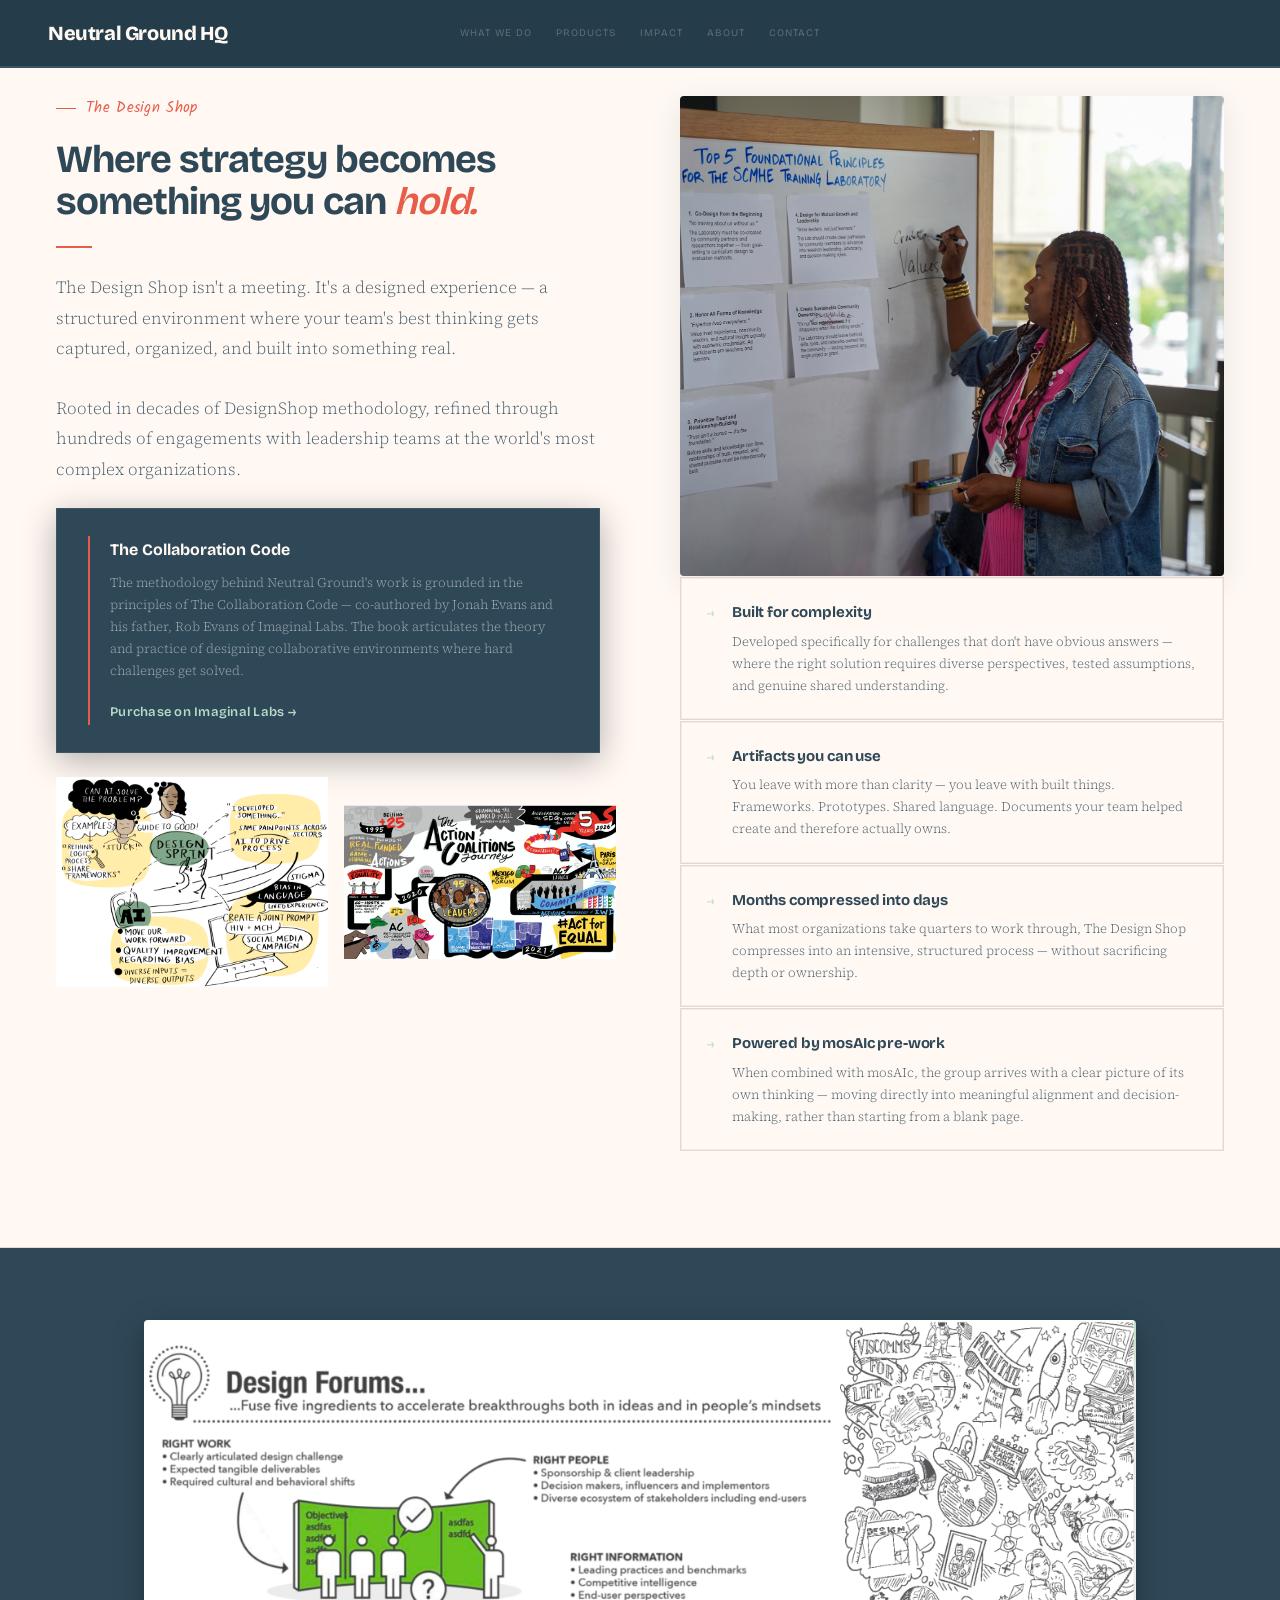
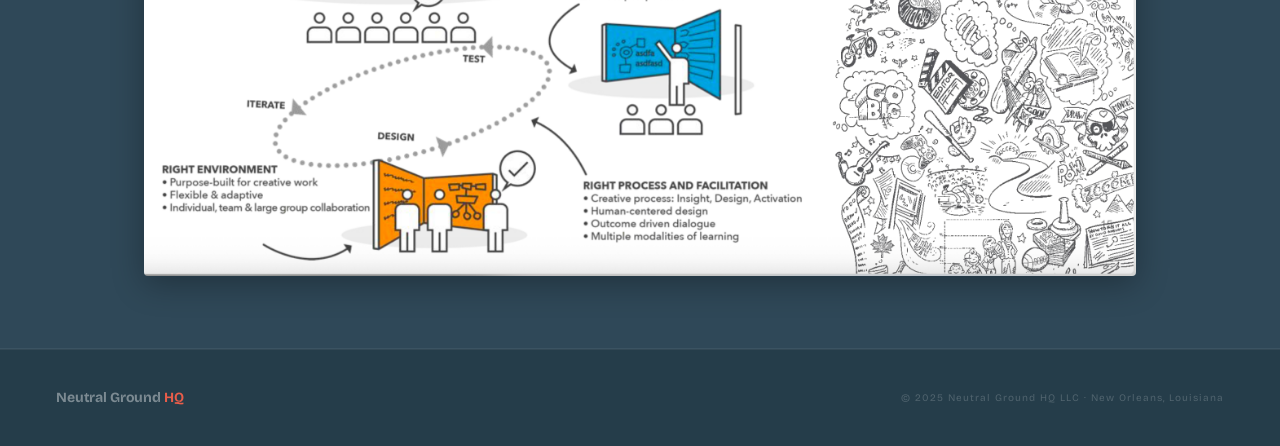
==== design-shop/index.html @ 958aac8b "Extract mosAIc and Design Shop into dedicated subpages - Move CSS into shared styles.css for all pag" ====
<!DOCTYPE html>
<html lang="en">
<head>
  <meta charset="UTF-8"/>
  <meta name="viewport" content="width=device-width, initial-scale=1.0"/>
  <title>The Design Shop — Neutral Ground HQ</title>
  <meta name="description" content="The Design Shop — a structured, immersive process where strategy becomes something you can hold. By Neutral Ground HQ."/>
  <meta property="og:title" content="The Design Shop — Neutral Ground HQ"/>
  <meta property="og:description" content="A structured, immersive process where strategy becomes something you can hold."/>
  <meta property="og:image" content="https://neutralgroundhq.com/SEO.png"/>
  <meta property="og:url" content="https://neutralgroundhq.com/design-shop"/>
  <meta property="og:type" content="website"/>
  <link rel="preconnect" href="https://fonts.googleapis.com"/>
  <link rel="preconnect" href="https://fonts.gstatic.com" crossorigin/>
  <link href="https://fonts.googleapis.com/css2?family=Bricolage+Grotesque:opsz,wght@12..96,300;12..96,400;12..96,600;12..96,700;12..96,800&family=Source+Serif+4:ital,wght@0,300;0,400;1,300;1,400&family=Kalam:wght@300;400;700&display=swap" rel="stylesheet"/>
  <link rel="stylesheet" href="../styles.css"/>
</head>
<body>

<!-- NAV -->
<nav>
  <ul class="nav-links" id="navLinks">
    <li><a href="../index.html#what-we-do">What We Do</a></li>
    <li><a href="../index.html#products">Products</a></li>
    <li><a href="../index.html#impact">Impact</a></li>
    <li><a href="../index.html#who-we-are">About</a></li>
    <li><a href="../index.html#contact">Contact</a></li>
  </ul>
  <button class="nav-toggle" id="navToggle" aria-label="Toggle navigation" aria-expanded="false">
    <span></span><span></span><span></span>
  </button>
</nav>
<div class="nav-overlay" id="navOverlay"></div>

<!-- DESIGN SHOP -->
<section id="design-shop">
  <div class="ds-layout">
    <div class="fade-in">
      <p class="section-label">The Design Shop</p>
      <h2>Where strategy becomes something you can <em>hold.</em></h2>
      <div class="divider"></div>
      <p class="lead">The Design Shop isn't a meeting. It's a designed experience — a structured environment where your team's best thinking gets captured, organized, and built into something real.</p>
      <br/>
      <p class="lead">Rooted in decades of DesignShop methodology, refined through hundreds of engagements with leadership teams at the world's most complex organizations.</p>
      <div class="collab-box">
        <div class="collab-bar"></div>
        <div class="collab-inner">
          <h4>The Collaboration Code</h4>
          <p>The methodology behind Neutral Ground's work is grounded in the principles of The Collaboration Code — co-authored by Jonah Evans and his father, Rob Evans of Imaginal Labs. The book articulates the theory and practice of designing collaborative environments where hard challenges get solved.</p>
          <a class="collab-link" href="https://www.imaginal-labs.com/the-collaboration-code-1" target="_blank" rel="noopener">Purchase on Imaginal Labs →</a>
        </div>
      </div>
      <div style="display:flex;gap:16px;margin-top:24px;">
        <img src="../graphic-ai-solve.png" alt="Graphic illustration — Can AI Solve the Problem?" style="width:50%;max-height:250px;height:auto;object-fit:contain;"/>
        <img src="../graphic-collab.png" alt="Graphic illustration" style="width:50%;max-height:250px;height:auto;object-fit:contain;"/>
      </div>
    </div>
    <div class="ds-features fade-in">
      <img class="section-photo section-photo-tall" src="../People Photos/people-18.jpg" alt="Design sprint in progress — woman writing on whiteboard"/>
      <div class="ds-feat"><span class="ds-arrow">→</span><div><h4>Built for complexity</h4><p>Developed specifically for challenges that don't have obvious answers — where the right solution requires diverse perspectives, tested assumptions, and genuine shared understanding.</p></div></div>
      <div class="ds-feat"><span class="ds-arrow">→</span><div><h4>Artifacts you can use</h4><p>You leave with more than clarity — you leave with built things. Frameworks. Prototypes. Shared language. Documents your team helped create and therefore actually owns.</p></div></div>
      <div class="ds-feat"><span class="ds-arrow">→</span><div><h4>Months compressed into days</h4><p>What most organizations take quarters to work through, The Design Shop compresses into an intensive, structured process — without sacrificing depth or ownership.</p></div></div>
      <div class="ds-feat"><span class="ds-arrow">→</span><div><h4>Powered by mosAIc pre-work</h4><p>When combined with mosAIc, the group arrives with a clear picture of its own thinking — moving directly into meaningful alignment and decision-making, rather than starting from a blank page.</p></div></div>
    </div>
  </div>
</section>

<section class="graphic-showcase fade-in">
  <img src="../graphic-design-forums.png" alt="Design Forums — five ingredients to accelerate breakthroughs"/>
</section>

<!-- FOOTER -->
<footer>
  <div class="footer-logo">Neutral Ground <span>HQ</span></div>
  <p class="footer-copy">&copy; 2025 Neutral Ground HQ LLC &middot; New Orleans, Louisiana</p>
  <nav class="footer-links">
    <a href="../index.html#what-we-do">What We Do</a>
    <a href="../index.html#products">Products</a>
    <a href="../index.html#impact">Impact</a>
    <a href="../index.html#who-we-are">About</a>
    <a href="../index.html#contact">Contact</a>
  </nav>
</footer>

<script>
  // Fade-in animations
  const observer = new IntersectionObserver(
    entries => entries.forEach(e => { if (e.isIntersecting) e.target.classList.add('visible'); }),
    { threshold: 0.12 }
  );
  document.querySelectorAll('.fade-in').forEach(el => observer.observe(el));

  // Mobile nav toggle
  const toggle = document.getElementById('navToggle');
  const links = document.getElementById('navLinks');
  const overlay = document.getElementById('navOverlay');

  function closeNav() {
    toggle.classList.remove('open');
    links.classList.remove('open');
    overlay.classList.remove('open');
    toggle.setAttribute('aria-expanded', 'false');
    document.body.style.overflow = '';
  }

  toggle.addEventListener('click', () => {
    const isOpen = links.classList.contains('open');
    if (isOpen) {
      closeNav();
    } else {
      toggle.classList.add('open');
      links.classList.add('open');
      overlay.classList.add('open');
      toggle.setAttribute('aria-expanded', 'true');
      document.body.style.overflow = 'hidden';
    }
  });

  overlay.addEventListener('click', closeNav);
  links.querySelectorAll('a').forEach(a => a.addEventListener('click', closeNav));
</script>
</body>
</html>
---- styles.css ----
*, *::before, *::after { box-sizing: border-box; margin: 0; padding: 0; }

:root {
  --white:   #FFF8F3;
  --off:     #FFF8F3;
  --off2:    #F5C4B8;
  --navy:    #2F4858;
  --navy2:   #253D4A;
  --navy3:   #375565;
  --ink:     #2F4858;
  --ink2:    #4A6270;
  --ink3:    #7A9AA8;
  --red:     #E85D4A;
  --red-dim: rgba(232,93,74,0.12);
  --blue:    #B8D8C8;
  --amber-l: rgba(232,93,74,0.08);
  --border:  #E8D8CC;
  --border2: #D4C4B8;
  --ff-head:   'Bricolage Grotesque', sans-serif;
  --ff-body:   'Source Serif 4', Georgia, serif;
  --ff-accent: 'Kalam', cursive;
}

html {
  scroll-behavior: smooth;
  scroll-padding-top: 80px;
}

section, footer {
  scroll-margin-top: 80px;
}

body {
  background: var(--white);
  color: var(--ink);
  font-family: var(--ff-body);
  font-size: 17px;
  line-height: 1.7;
  overflow-x: hidden;
}

/* ── NAV ──────────────────────────────────────── */
nav {
  position: fixed;
  top: 0;
  left: 0;
  width: 100%;
  height: 68px;
  z-index: 1000;
  display: flex;
  align-items: center;
  padding: 0 48px;
  background: var(--navy2);
  border-bottom: 2px solid var(--navy3);
}

nav::before {
  content: 'Neutral Ground HQ';
  font-family: var(--ff-head);
  font-size: 20px;
  font-weight: 800;
  letter-spacing: -0.02em;
  color: var(--white);
  flex: 1;
  white-space: nowrap;
}

nav::after {
  content: '';
  flex: 1;
}

.nav-links {
  display: flex;
  align-items: center;
  gap: 24px;
  list-style: none;
  margin: 0;
  padding: 0;
}

.nav-links a {
  font-family: var(--ff-head);
  font-size: 24px;
  font-weight: 600;
  letter-spacing: 0.02em;
  color: rgba(255,255,255,0.7);
  text-decoration: none;
  white-space: nowrap;
  transition: color 0.2s;
}

.nav-links a:hover { color: var(--white); }

/* ── HAMBURGER ────────────────────────────────── */
.nav-toggle {
  display: none;
  background: none;
  border: none;
  cursor: pointer;
  padding: 4px;
  z-index: 1200;
  position: relative;
}

.nav-toggle span {
  display: block;
  width: 26px;
  height: 2px;
  background: var(--white);
  margin: 6px 0;
  border-radius: 2px;
  transition: transform 0.3s ease, opacity 0.3s ease;
}

.nav-toggle.open span:nth-child(1) {
  transform: translateY(8px) rotate(45deg);
}
.nav-toggle.open span:nth-child(2) {
  opacity: 0;
}
.nav-toggle.open span:nth-child(3) {
  transform: translateY(-8px) rotate(-45deg);
}

.nav-overlay {
  display: none;
}

/* ── HERO ─────────────────────────────────────── */
#hero {
  padding: 140px 56px 100px;
  display: grid;
  grid-template-columns: 1fr 420px;
  gap: 80px;
  align-items: center;
  min-height: 100vh;
  border-bottom: 1px solid var(--navy);
  position: relative;
  overflow: hidden;
}

.hero-video {
  position: absolute;
  top: 0;
  left: 0;
  width: 100%;
  height: 100%;
  object-fit: cover;
  z-index: 0;
}

.hero-overlay {
  position: absolute;
  top: 0;
  left: 0;
  width: 100%;
  height: 100%;
  background: rgba(47,72,88,0.7);
  z-index: 1;
}

.hero-left {
  position: relative;
  z-index: 2;
}

#hero h1 { color: var(--white); }
#hero .hero-kicker { color: rgba(255,255,255,0.6); }
#hero .hero-kicker::before { background: rgba(255,255,255,0.4); }
#hero .btn-ghost { color: var(--white); border-color: rgba(255,255,255,0.3); }

.hero-kicker {
  font-family: var(--ff-accent);
  font-size: 16px;
  letter-spacing: 0.02em;
  color: var(--red);
  margin-bottom: 28px;
  display: flex;
  align-items: center;
  gap: 10px;
}

.hero-kicker::before {
  content: '';
  display: inline-block;
  width: 24px; height: 1.5px;
  background: var(--red);
}

h1 {
  font-family: var(--ff-head);
  font-size: clamp(42px, 5.5vw, 74px);
  font-weight: 800;
  line-height: 1.05;
  letter-spacing: -0.03em;
  color: var(--navy);
  margin-bottom: 32px;
}

h1 em {
  font-style: italic;
  color: var(--red);
  font-weight: 700;
}

.hero-lead {
  font-size: 18px;
  font-weight: 300;
  color: rgba(255,255,255,0.7);
  line-height: 1.75;
  max-width: 540px;
  margin-bottom: 48px;
}

.hero-actions {
  display: flex;
  gap: 14px;
  flex-wrap: wrap;
}

.btn {
  font-family: var(--ff-head);
  font-size: 13px;
  font-weight: 600;
  letter-spacing: 0.1em;
  text-transform: uppercase;
  padding: 13px 26px;
  text-decoration: none;
  display: inline-flex;
  align-items: center;
  gap: 8px;
  transition: all 0.2s;
  border: 1.5px solid transparent;
}

.btn-navy {
  background: var(--navy);
  color: var(--white);
  border-color: var(--navy);
}
.btn-navy:hover { background: var(--red); border-color: var(--red); }

.btn-ghost {
  background: transparent;
  color: var(--navy);
  border-color: var(--border2);
}
.btn-ghost:hover { border-color: var(--blue); color: var(--blue); }

.btn-sm { font-size: 12px; padding: 10px 20px; }

/* Hero right — stat panel */
.hero-right {
  background: var(--navy);
  padding: 48px 40px;
  display: flex;
  flex-direction: column;
  gap: 0;
  position: relative;
  z-index: 2;
  box-shadow: inset 0 0 0 1px rgba(255,255,255,0.08), 0 8px 32px rgba(0,0,0,0.3);
  align-self: stretch;
}

.hero-panel-label {
  font-family: var(--ff-head);
  font-size: 10px;
  letter-spacing: 0.2em;
  text-transform: uppercase;
  color: rgba(255,255,255,0.35);
  margin-bottom: 32px;
  padding-bottom: 16px;
  border-bottom: 1px solid rgba(255,255,255,0.1);
}

.hero-stat {
  padding: 22px 0;
  border-bottom: 1px solid rgba(255,255,255,0.08);
}
.hero-stat:last-child { border-bottom: none; }

.h-stat-num {
  font-family: var(--ff-head);
  font-size: 40px;
  font-weight: 800;
  letter-spacing: -0.03em;
  color: var(--red);
  line-height: 1;
  margin-bottom: 4px;
}

.h-stat-lbl {
  font-family: var(--ff-accent);
  font-size: 14px;
  letter-spacing: 0.01em;
  color: rgba(255,255,255,0.45);
}

/* ── TICKER ───────────────────────────────────── */
.ticker-wrap {
  background: var(--navy);
  border-bottom: 1px solid var(--navy3);
  padding: 13px 0;
  overflow: hidden;
}

.ticker-track {
  display: flex;
  white-space: nowrap;
  animation: ticker 36s linear infinite;
}

.ticker-item {
  font-family: var(--ff-head);
  font-size: 13px;
  font-weight: 600;
  letter-spacing: 0.04em;
  color: rgba(255,255,255,0.5);
  padding: 0 36px;
}

.ticker-item .ta { color: var(--red); margin-right: 36px; }

@keyframes ticker {
  0%   { transform: translateX(0); }
  100% { transform: translateX(-50%); }
}

/* ── SECTION FOUNDATIONS ──────────────────────── */
section { padding: 96px 56px; }

.section-label {
  font-family: var(--ff-accent);
  font-size: 15px;
  letter-spacing: 0.02em;
  color: var(--red);
  margin-bottom: 16px;
  display: flex;
  align-items: center;
  gap: 10px;
}

.section-label::before {
  content: '';
  display: inline-block;
  width: 20px; height: 1px;
  background: var(--red);
}

h2 {
  font-family: var(--ff-head);
  font-size: clamp(28px, 3vw, 46px);
  font-weight: 700;
  line-height: 1.1;
  letter-spacing: -0.025em;
  color: var(--navy);
  margin-bottom: 20px;
}

h2 em { font-style: italic; font-weight: 600; color: var(--red); }
h2.light { color: var(--white); }
h2.light em { color: rgba(255,255,255,0.55); }

.lead {
  font-size: 17px;
  font-weight: 300;
  color: var(--ink2);
  line-height: 1.8;
  max-width: 580px;
}

.lead.light { color: rgba(255,255,255,0.6); }

.divider { width: 36px; height: 2px; background: var(--red); margin: 24px 0; }
.divider.light { background: rgba(255,255,255,0.25); }

/* ── WHAT WE DO ───────────────────────────────── */
#what-we-do {
  background: var(--off);
  border-bottom: 1px solid var(--border);
}

.wwd-layout {
  display: grid;
  grid-template-columns: 1fr 1fr;
  gap: 80px;
  align-items: start;
}

.service-list {
  display: flex;
  flex-direction: column;
  gap: 1px;
  margin-top: 8px;
}

.service-item {
  background: var(--white);
  border: 1px solid var(--border);
  padding: 28px 32px;
  display: flex;
  gap: 24px;
  align-items: flex-start;
  transition: border-color 0.2s, box-shadow 0.2s;
  box-shadow: inset 0 0 0 1px rgba(0,0,0,0.05);
}
.service-item:hover {
  border-color: var(--border2);
  box-shadow: 0 2px 16px rgba(47,72,88,0.06);
}

.s-num {
  font-family: var(--ff-head);
  font-size: 13px;
  font-weight: 700;
  color: var(--red);
  letter-spacing: 0.02em;
  min-width: 24px;
  padding-top: 3px;
}

.s-content h3 {
  font-family: var(--ff-head);
  font-size: 17px;
  font-weight: 700;
  letter-spacing: -0.01em;
  color: var(--navy);
  margin-bottom: 7px;
}

.s-content p {
  font-size: 14px;
  font-weight: 300;
  color: var(--ink2);
  line-height: 1.7;
  font-family: var(--ff-body);
}

/* ── APPROACH ─────────────────────────────────── */
#approach {
  background: var(--navy);
  border-bottom: 1px solid rgba(255,255,255,0.06);
}

#approach .section-label { color: rgba(255,255,255,0.4); }
#approach .section-label::before { background: rgba(255,255,255,0.2); }

.approach-grid {
  display: grid;
  grid-template-columns: repeat(3, 1fr);
  gap: 1px;
  background: rgba(255,255,255,0.07);
  border: 1px solid rgba(255,255,255,0.07);
  margin-top: 52px;
}

.a-cell {
  background: var(--navy);
  padding: 36px 32px;
  transition: background 0.2s;
  position: relative;
  box-shadow: inset 0 0 0 1px rgba(255,255,255,0.08);
}
.a-cell:hover { background: var(--navy3); }

.a-cell::before {
  content: '';
  position: absolute;
  top: 0; left: 0; right: 0;
  height: 2px;
  background: transparent;
  transition: background 0.2s;
}
.a-cell:hover::before { background: var(--red); }

.a-num {
  font-family: var(--ff-head);
  font-size: 10px;
  letter-spacing: 0.15em;
  color: rgba(184,216,200,0.45);
  margin-bottom: 16px;
}

.a-title {
  font-family: var(--ff-head);
  font-size: 16px;
  font-weight: 700;
  color: var(--white);
  margin-bottom: 10px;
  letter-spacing: -0.01em;
}

.a-text {
  font-family: var(--ff-body);
  font-size: 14px;
  font-weight: 300;
  color: rgba(255,255,255,0.5);
  line-height: 1.75;
}

.approach-pull {
  margin-top: 52px;
  padding: 32px 36px;
  border-left: 3px solid var(--red);
  background: rgba(255,255,255,0.03);
  max-width: 680px;
}

.approach-pull p {
  font-family: var(--ff-body);
  font-size: 20px;
  font-style: italic;
  color: rgba(255,255,255,0.7);
  line-height: 1.5;
  margin-bottom: 14px;
}

.approach-pull cite {
  font-family: var(--ff-accent);
  font-size: 14px;
  letter-spacing: 0.01em;
  color: var(--blue);
  font-style: normal;
}

/* ── PRODUCTS ─────────────────────────────────── */
#products {
  background: var(--white);
  border-bottom: 1px solid var(--border);
}

.product-grid {
  display: grid;
  grid-template-columns: 1fr 1fr;
  gap: 28px;
  margin-top: 52px;
}

.product-card {
  border: 1px solid var(--border);
  overflow: hidden;
  transition: box-shadow 0.2s;
  box-shadow: inset 0 0 0 1px rgba(0,0,0,0.05), 0 8px 32px rgba(47,72,88,0.1);
}
.product-card:hover {
  box-shadow: 0 8px 32px rgba(47,72,88,0.08);
}

.product-header {
  padding: 36px 36px 28px;
  border-bottom: 1px solid var(--border);
}

.p-eyebrow {
  font-family: var(--ff-head);
  font-size: 10px;
  letter-spacing: 0.18em;
  text-transform: uppercase;
  padding: 4px 10px;
  display: inline-block;
  margin-bottom: 20px;
}

.p-navy .p-eyebrow { background: rgba(47,72,88,0.07); color: var(--navy); }
.p-amber-t .p-eyebrow { background: var(--amber-l); color: var(--red); }

.product-name {
  font-family: var(--ff-head);
  font-size: 30px;
  font-weight: 800;
  letter-spacing: -0.025em;
  color: var(--navy);
  margin-bottom: 14px;
}

.product-desc {
  font-family: var(--ff-body);
  font-size: 14px;
  font-weight: 300;
  color: var(--ink2);
  line-height: 1.8;
}

.product-callout {
  font-family: var(--ff-head);
  font-size: 12px;
  color: var(--ink3);
  padding: 14px 16px;
  margin-top: 18px;
  line-height: 1.6;
}

.p-navy .product-callout { background: rgba(47,72,88,0.04); border-left: 2px solid var(--navy); }
.p-amber-t .product-callout { background: var(--amber-l); border-left: 2px solid var(--red); }

.product-steps {
  list-style: none;
  padding: 0 36px;
}

.p-step {
  display: flex;
  gap: 16px;
  padding: 14px 0;
  border-bottom: 1px solid var(--border);
  align-items: flex-start;
}
.p-step:last-child { border-bottom: none; }

.p-step-num {
  font-family: var(--ff-head);
  font-size: 10px;
  letter-spacing: 0.1em;
  min-width: 52px;
  flex-shrink: 0;
  padding-top: 3px;
}

.p-navy .p-step-num { color: var(--blue); }
.p-amber-t .p-step-num { color: var(--red); }

.p-step-text {
  font-family: var(--ff-body);
  font-size: 13px;
  font-weight: 300;
  color: var(--ink2);
  line-height: 1.65;
}

.product-footer {
  padding: 20px 36px;
  background: var(--off);
  border-top: 1px solid var(--border);
  display: flex;
  align-items: center;
  gap: 16px;
  flex-wrap: wrap;
}

.p-link {
  font-family: var(--ff-head);
  font-size: 13px;
  font-weight: 600;
  letter-spacing: 0.02em;
  text-decoration: none;
  display: inline-flex;
  align-items: center;
  gap: 8px;
  transition: gap 0.2s;
}

.p-navy .p-link { color: var(--navy); }
.p-amber-t .p-link { color: var(--blue); }
.p-link:hover { gap: 14px; }

/* ── MOSAIC DEMO ──────────────────────────────── */
#mosaic-demo {
  background: var(--off);
  border-bottom: 1px solid var(--border);
}

.demo-layout {
  display: grid;
  grid-template-columns: 1fr 1fr;
  gap: 60px;
  align-items: center;
  margin-top: 52px;
}

.demo-panel {
  background: var(--navy2);
  border: 1px solid rgba(255,255,255,0.07);
  overflow: hidden;
  box-shadow: inset 0 0 0 1px rgba(255,255,255,0.08), 0 8px 32px rgba(0,0,0,0.3);
}

.demo-bar {
  background: rgba(255,255,255,0.04);
  border-bottom: 1px solid rgba(255,255,255,0.07);
  padding: 10px 16px;
  display: flex;
  align-items: center;
  gap: 6px;
}

.dot-r { width: 10px; height: 10px; border-radius: 50%; background: #E85D4A; }
.dot-y { width: 10px; height: 10px; border-radius: 50%; background: var(--red); }
.dot-g { width: 10px; height: 10px; border-radius: 50%; background: #6DB88A; }

.demo-url {
  font-family: var(--ff-head);
  font-size: 13px;
  color: var(--blue);
  opacity: 0.6;
  margin-left: 10px;
}

.demo-body-inner {
  padding: 36px 32px;
}

.demo-status {
  font-family: var(--ff-head);
  font-size: 10px;
  letter-spacing: 0.18em;
  text-transform: uppercase;
  color: rgba(255,255,255,0.3);
  margin-bottom: 14px;
  display: flex;
  align-items: center;
  gap: 8px;
}

.status-dot {
  width: 6px; height: 6px;
  background: var(--blue);
  border-radius: 50%;
  animation: blink 2s ease-in-out infinite;
}

@keyframes blink { 0%,100%{opacity:1;} 50%{opacity:.3;} }

.demo-quote {
  font-family: var(--ff-body);
  font-size: 18px;
  font-style: italic;
  color: rgba(255,255,255,0.8);
  line-height: 1.5;
  margin-bottom: 28px;
}

.demo-right p {
  font-size: 16px;
  font-weight: 300;
  color: var(--ink2);
  line-height: 1.8;
  margin-bottom: 32px;
  font-family: var(--ff-body);
}

/* ── IMPACT ───────────────────────────────────── */
#impact {
  background: var(--white);
  border-bottom: 1px solid var(--border);
}

.impact-layout {
  display: grid;
  grid-template-columns: 1fr 1fr;
  gap: 80px;
  align-items: start;
}

.stats-panel {
  display: grid;
  grid-template-columns: 1fr 1fr;
  gap: 1px;
  background: var(--border);
  border: 1px solid var(--border);
  margin-top: 8px;
}

.stat-box {
  background: var(--white);
  padding: 28px 24px;
  transition: background 0.2s;
  box-shadow: inset 0 0 0 1px rgba(0,0,0,0.05);
}
.stat-box:hover { background: var(--off); }

.stat-num {
  font-family: var(--ff-head);
  font-size: 44px;
  font-weight: 800;
  letter-spacing: -0.03em;
  color: var(--red);
  line-height: 1;
  margin-bottom: 6px;
}

.stat-lbl {
  font-family: var(--ff-accent);
  font-size: 13px;
  letter-spacing: 0.01em;
  color: var(--ink3);
}

.logo-strip-header {
  font-family: var(--ff-accent);
  font-size: 14px;
  letter-spacing: 0.01em;
  color: var(--ink3);
  margin-bottom: 24px;
  margin-top: 52px;
  padding-bottom: 12px;
  border-bottom: 1px solid var(--border);
}

.logo-strip {
  display: flex;
  flex-wrap: wrap;
  align-items: center;
  gap: 36px 48px;
}

.logo-strip img {
  height: 36px;
  width: auto;
  max-width: 130px;
  object-fit: contain;
  display: block;
}

.logo-strip-ph {
  font-family: var(--ff-head);
  font-size: 12px;
  color: var(--border2);
  border: 1px dashed var(--border);
  padding: 8px 14px;
  white-space: nowrap;
}

/* ── DESIGN SHOP ──────────────────────────────── */
#design-shop {
  background: var(--off);
  border-bottom: 1px solid var(--border);
}

.ds-layout {
  display: grid;
  grid-template-columns: 1fr 1fr;
  gap: 80px;
  align-items: start;
}

.ds-features {
  display: flex;
  flex-direction: column;
  gap: 1px;
}

.ds-feat {
  background: var(--white);
  border: 1px solid var(--border);
  padding: 22px 26px;
  display: flex;
  gap: 18px;
  align-items: flex-start;
  transition: border-color 0.2s;
  box-shadow: inset 0 0 0 1px rgba(0,0,0,0.05);
}
.ds-feat:hover { border-color: var(--border2); }

.ds-arrow {
  font-family: var(--ff-head);
  font-size: 12px;
  color: var(--blue);
  flex-shrink: 0;
  padding-top: 3px;
}

.ds-feat h4 {
  font-family: var(--ff-head);
  font-size: 15px;
  font-weight: 700;
  color: var(--navy);
  margin-bottom: 5px;
  letter-spacing: -0.01em;
}

.ds-feat p {
  font-family: var(--ff-body);
  font-size: 13px;
  font-weight: 300;
  color: var(--ink2);
  line-height: 1.7;
}

.collab-box {
  background: var(--navy);
  padding: 28px 32px;
  margin-top: 24px;
  display: flex;
  gap: 20px;
  align-items: flex-start;
  box-shadow: inset 0 0 0 1px rgba(255,255,255,0.08), 0 8px 32px rgba(0,0,0,0.3);
}

.collab-bar {
  width: 2px;
  background: var(--red);
  flex-shrink: 0;
  align-self: stretch;
}

.collab-inner h4 {
  font-family: var(--ff-head);
  font-size: 16px;
  font-weight: 700;
  color: var(--white);
  margin-bottom: 8px;
}

.collab-inner p {
  font-family: var(--ff-body);
  font-size: 13px;
  font-weight: 300;
  color: rgba(255,255,255,0.55);
  line-height: 1.7;
  margin-bottom: 14px;
}

.collab-link {
  font-family: var(--ff-head);
  font-size: 13px;
  font-weight: 600;
  letter-spacing: 0.02em;
  color: var(--blue);
  text-decoration: none;
  display: inline-flex;
  align-items: center;
  gap: 6px;
  transition: gap 0.2s;
}
.collab-link:hover { gap: 10px; }

/* ── VALUES ───────────────────────────────────── */
#values {
  background: var(--white);
  border-bottom: 1px solid var(--border);
}

.values-grid {
  display: grid;
  grid-template-columns: repeat(3, 1fr);
  gap: 1px;
  background: var(--border);
  border: 1px solid var(--border);
  margin-top: 52px;
}

.v-cell {
  background: var(--white);
  padding: 36px 30px;
  transition: background 0.2s;
  position: relative;
  box-shadow: inset 0 0 0 1px rgba(255,255,255,0.08);
}
.v-cell:hover { background: var(--off); }
.v-cell:hover::before {
  content: '';
  position: absolute;
  top: 0; left: 0; right: 0;
  height: 2px;
  background: var(--red);
}

.v-num {
  font-family: var(--ff-head);
  font-size: 10px;
  letter-spacing: 0.15em;
  color: var(--blue);
  opacity: 0.5;
  margin-bottom: 14px;
}

.v-title {
  font-family: var(--ff-head);
  font-size: 16px;
  font-weight: 700;
  letter-spacing: -0.01em;
  color: var(--navy);
  margin-bottom: 10px;
}

.v-body {
  font-family: var(--ff-body);
  font-size: 13px;
  font-weight: 300;
  color: var(--ink2);
  line-height: 1.75;
}

/* ── WHO WE ARE ───────────────────────────────── */
#who-we-are {
  background: var(--off);
  border-bottom: 1px solid var(--border);
}

.wwa-layout {
  display: grid;
  grid-template-columns: 300px 1fr;
  gap: 80px;
  align-items: start;
}

.bio-sidebar { position: sticky; top: 88px; }

.headshot-wrap {
  width: 100%;
  aspect-ratio: 3/4;
  background: var(--navy);
  position: relative;
  overflow: hidden;
}

.headshot-inner {
  width: 100%;
  height: 100%;
  background: linear-gradient(160deg, var(--navy3) 0%, var(--navy2) 100%);
  display: flex;
  align-items: flex-end;
  padding: 18px;
}

.headshot-ph {
  font-family: var(--ff-head);
  font-size: 10px;
  letter-spacing: 0.12em;
  text-transform: uppercase;
  color: rgba(255,255,255,0.25);
}

.nameplate {
  margin-top: 18px;
  padding-left: 14px;
  border-left: 2px solid var(--red);
}

.nameplate-name {
  font-family: var(--ff-head);
  font-size: 18px;
  font-weight: 700;
  letter-spacing: -0.01em;
  color: var(--navy);
}

.nameplate-role {
  font-family: var(--ff-head);
  font-size: 10px;
  letter-spacing: 0.08em;
  color: var(--blue);
  opacity: 0.7;
  margin-top: 4px;
}

.cred-tags {
  display: flex;
  flex-wrap: wrap;
  gap: 6px;
  margin-top: 14px;
}

.cred-tag {
  font-family: var(--ff-head);
  font-size: 10px;
  letter-spacing: 0.06em;
  text-transform: uppercase;
  color: var(--ink3);
  background: var(--white);
  border: 1px solid var(--border);
  padding: 4px 9px;
}

.bio-main {}

.bio-section { margin-bottom: 40px; }

.bio-section h3 {
  font-family: var(--ff-head);
  font-size: 22px;
  font-weight: 700;
  letter-spacing: -0.02em;
  color: var(--navy);
  margin-bottom: 14px;
}

.bio-section p {
  font-family: var(--ff-body);
  font-size: 16px;
  font-weight: 300;
  color: var(--ink2);
  line-height: 1.8;
  margin-bottom: 14px;
}

/* ── CONTACT ──────────────────────────────────── */
#contact {
  background: var(--navy);
}

.contact-layout {
  display: grid;
  grid-template-columns: 1fr 1fr;
  gap: 80px;
  align-items: start;
}

#contact .section-label { color: rgba(255,255,255,0.35); }
#contact .section-label::before { background: rgba(255,255,255,0.2); }

.contact-info { margin-top: 36px; }

.c-row {
  display: flex;
  gap: 20px;
  padding: 14px 0;
  border-bottom: 1px solid rgba(255,255,255,0.07);
  align-items: flex-start;
}

.c-lbl {
  font-family: var(--ff-head);
  font-size: 10px;
  letter-spacing: 0.15em;
  text-transform: uppercase;
  color: var(--red);
  min-width: 80px;
  flex-shrink: 0;
  padding-top: 2px;
}

.c-val {
  font-family: var(--ff-body);
  font-size: 14px;
  font-weight: 300;
  color: rgba(255,255,255,0.8);
}

.c-val a { color: rgba(255,255,255,0.8); text-decoration: none; transition: color 0.2s; }
.c-val a:hover { color: var(--blue); }

.contact-form {
  display: flex;
  flex-direction: column;
  gap: 14px;
}

.form-row { display: grid; grid-template-columns: 1fr 1fr; gap: 14px; }

.form-field { display: flex; flex-direction: column; gap: 7px; }

.form-field label {
  font-family: var(--ff-head);
  font-size: 10px;
  letter-spacing: 0.16em;
  text-transform: uppercase;
  color: rgba(255,255,255,0.8);
}

.form-field input,
.form-field textarea,
.form-field select {
  background: rgba(255,255,255,0.15);
  border: 1px solid rgba(255,255,255,0.35);
  color: var(--white);
  font-family: var(--ff-body);
  font-size: 15px;
  font-weight: 300;
  padding: 12px 16px;
  outline: none;
  transition: border-color 0.2s;
}

.form-field input::placeholder,
.form-field textarea::placeholder { color: rgba(255,255,255,0.5); }

.form-field input:focus,
.form-field textarea:focus,
.form-field select:focus { border-color: var(--blue); }

.form-field textarea { resize: vertical; min-height: 110px; }

.form-field select {
  appearance: none;
  background-image: url("data:image/svg+xml,%3Csvg xmlns='http://www.w3.org/2000/svg' width='10' height='6'%3E%3Cpath d='M1 1l4 4 4-4' stroke='rgba(232,93,74,.7)' stroke-width='1.5' fill='none'/%3E%3C/svg%3E");
  background-repeat: no-repeat;
  background-position: right 14px center;
}
.form-field select option { background: var(--navy2); }

.form-note {
  font-family: var(--ff-head);
  font-size: 10px;
  color: rgba(255,255,255,0.5);
  letter-spacing: 0.06em;
}

/* ── FOOTER ───────────────────────────────────── */
footer {
  background: var(--navy2);
  border-top: 1px solid rgba(255,255,255,0.06);
  padding: 36px 56px;
  display: flex;
  align-items: center;
  justify-content: space-between;
}

.footer-logo {
  font-family: var(--ff-head);
  font-size: 14px;
  font-weight: 700;
  letter-spacing: -0.01em;
  color: rgba(255,255,255,0.4);
}
.footer-logo span { color: var(--red); }

.footer-copy {
  font-family: var(--ff-head);
  font-size: 10px;
  letter-spacing: 0.1em;
  color: rgba(255,255,255,0.2);
}

.footer-links { display: flex; gap: 24px; }
.footer-links a {
  font-family: var(--ff-head);
  font-size: 10px;
  letter-spacing: 0.1em;
  text-transform: uppercase;
  color: rgba(255,255,255,0.25);
  text-decoration: none;
  transition: color 0.2s;
}
.footer-links a:hover { color: var(--blue); }

/* ── GRAPHIC SHOWCASE ─────────────────────────── */
.graphic-showcase {
  padding: 72px 56px;
  background: var(--navy);
  border-bottom: 1px solid rgba(255,255,255,0.06);
  display: flex;
  justify-content: center;
}
.graphic-showcase img {
  width: 85%;
  max-width: 1200px;
  height: auto;
  display: block;
  border-radius: 4px;
  box-shadow: inset 0 0 0 1px rgba(255,255,255,0.08), 0 8px 32px rgba(0,0,0,0.3);
}

/* ── PHOTO PLACEHOLDERS ───────────────────────── */
.photo-ph {
  width: 100%;
  background: var(--navy2);
  display: flex;
  align-items: center;
  justify-content: center;
  position: relative;
  overflow: hidden;
}

.photo-ph::after {
  content: attr(data-label);
  font-family: var(--ff-head);
  font-size: 10px;
  letter-spacing: 0.18em;
  text-transform: uppercase;
  color: rgba(255,255,255,0.25);
  text-align: center;
  padding: 0 24px;
}

.photo-ph-wide  { height: 380px; margin-top: 52px; }
.photo-ph-tall  { height: 480px; }
.photo-ph-med   { height: 300px; margin-top: 28px; }

.photo-ph-light { background: var(--off2); }
.photo-ph-light::after { color: var(--border2); }

/* ── SECTION PHOTOS ──────────────────────────── */
.section-photo {
  width: 100%;
  display: block;
  object-fit: cover;
  border-radius: 4px;
  box-shadow: inset 0 0 0 1px rgba(0,0,0,0.05), 0 8px 32px rgba(47,72,88,0.1);
}
.section-photo-wide { height: 380px; margin-top: 52px; }
.section-photo-tall { height: 480px; }
.section-photo-med  { height: 300px; margin-top: 28px; }

/* ── SECTION BACKGROUND IMAGES ───────────────── */
#approach {
  position: relative;
  overflow: hidden;
}
#approach::before {
  content: '';
  position: absolute;
  top: 0; left: 0; width: 100%; height: 100%;
  background: url('Photos/DSC09860.jpg') center/cover no-repeat;
  z-index: 0;
}
#approach::after {
  content: '';
  position: absolute;
  top: 0; left: 0; width: 100%; height: 100%;
  background: rgba(47,72,88,0.85);
  z-index: 1;
}
#approach > * { position: relative; z-index: 2; }

#contact {
  position: relative;
  overflow: hidden;
}
#contact::before {
  content: '';
  position: absolute;
  top: 0; left: 0; width: 100%; height: 100%;
  background: url('2025_CP_Core_Strategy_Session_Group_Photo_02.jpg') center top/cover no-repeat;
  z-index: 0;
}
#contact::after {
  content: '';
  position: absolute;
  top: 0; left: 0; width: 100%; height: 100%;
  background: rgba(47,72,88,0.82);
  z-index: 1;
}
#contact > * { position: relative; z-index: 2; }

/* Approach photo with quote overlay */
.approach-photo-wrap {
  position: relative;
  margin-top: 52px;
  overflow: hidden;
  border-radius: 4px;
  box-shadow: inset 0 0 0 1px rgba(255,255,255,0.08), 0 8px 32px rgba(0,0,0,0.3);
}
.approach-photo-wrap img {
  width: 100%;
  height: auto;
  display: block;
}
.approach-photo-quote {
  position: absolute;
  bottom: 0;
  left: 0;
  width: 100%;
  padding: 28px 36px;
  background: rgba(47,72,88,0.7);
}
.approach-photo-quote p {
  font-family: var(--ff-body);
  font-size: 18px;
  font-style: italic;
  color: rgba(255,255,255,0.85);
  line-height: 1.5;
  margin-bottom: 8px;
}
.approach-photo-quote cite {
  font-family: var(--ff-accent);
  font-size: 14px;
  color: var(--blue);
  font-style: normal;
}

/* ── VALUES BACKGROUND ───────────────────────── */
#values {
  position: relative;
  overflow: hidden;
}
#values::before {
  content: '';
  position: absolute;
  top: 0; left: 0; width: 100%; height: 100%;
  background: url('People Photos/people-08.jpg') center/cover no-repeat;
  z-index: 0;
}
#values::after {
  content: '';
  position: absolute;
  top: 0; left: 0; width: 100%; height: 100%;
  background: rgba(47,72,88,0.88);
  z-index: 1;
}
#values > * { position: relative; z-index: 2; }
#values .section-label { color: rgba(255,255,255,0.4); }
#values .section-label::before { background: rgba(255,255,255,0.2); }
#values h2 { color: var(--white); }
#values h2 em { color: rgba(255,255,255,0.5); }
#values .v-num { color: var(--blue); opacity: 0.6; }
#values .v-title { color: var(--white); }
#values .v-body { color: rgba(255,255,255,0.55); }
#values .values-grid { background: rgba(255,255,255,0.08); border-color: rgba(255,255,255,0.08); }
#values .v-cell { background: transparent; }
#values .v-cell:hover { background: rgba(255,255,255,0.05); }
#values .v-cell:hover::before { background: var(--red); }

/* ── MOSAIC DEMO BACKGROUND ──────────────────── */
#mosaic-demo {
  position: relative;
  overflow: hidden;
}
#mosaic-demo::before {
  content: '';
  position: absolute;
  top: 0; left: 0; width: 100%; height: 100%;
  background: url('Photos/DSC09831.jpg') center/cover no-repeat;
  z-index: 0;
}
#mosaic-demo::after {
  content: '';
  position: absolute;
  top: 0; left: 0; width: 100%; height: 100%;
  background: rgba(255,248,243,0.82);
  z-index: 1;
}
#mosaic-demo > * { position: relative; z-index: 2; }

/* ── ANIMATION ────────────────────────────────── */
.fade-in {
  opacity: 0;
  transform: translateY(14px);
  transition: opacity 0.6s ease, transform 0.6s ease;
}
.fade-in.visible { opacity: 1; transform: none; }

/* ── RESPONSIVE ───────────────────────────────── */
@media (max-width: 900px) {
  nav { padding: 0 22px; }
  nav::before { flex: 1; font-size: 18px; }
  nav::after { display: none; }

  .nav-toggle { display: block; }

  .nav-links {
    position: fixed;
    top: 0;
    right: 0;
    width: 280px;
    height: 100vh;
    background: var(--navy2);
    flex-direction: column;
    align-items: flex-start;
    padding: 88px 32px 40px;
    gap: 8px;
    transform: translateX(100%);
    transition: transform 0.3s ease;
    box-shadow: -4px 0 24px rgba(0,0,0,0.3);
    z-index: 1100;
    list-style: none;
  }

  .nav-links.open {
    transform: translateX(0);
  }

  .nav-links a {
    font-size: 20px;
    color: rgba(255,255,255,0.8);
    padding: 10px 0;
    display: block;
  }

  .nav-links a:hover { color: var(--white); }

  .nav-overlay {
    position: fixed;
    top: 0;
    left: 0;
    width: 100%;
    height: 100%;
    background: rgba(0,0,0,0.4);
    z-index: 1050;
  }

  .nav-overlay.open {
    display: block;
  }

  section { padding: 68px 22px; }
  #hero { grid-template-columns: 1fr; padding: 108px 22px 72px; }
  .hero-right { margin-top: 0; align-self: auto; }
  .wwd-layout, .ds-layout, .wwa-layout, .contact-layout, .impact-layout, .demo-layout { grid-template-columns: 1fr; gap: 36px; }
  .product-grid { grid-template-columns: 1fr; }
  .approach-grid, .values-grid { grid-template-columns: 1fr; }
  .bio-sidebar { position: static; }
  footer { flex-direction: column; gap: 18px; text-align: center; padding: 28px 22px; }
  .graphic-showcase { padding: 48px 22px; }
}
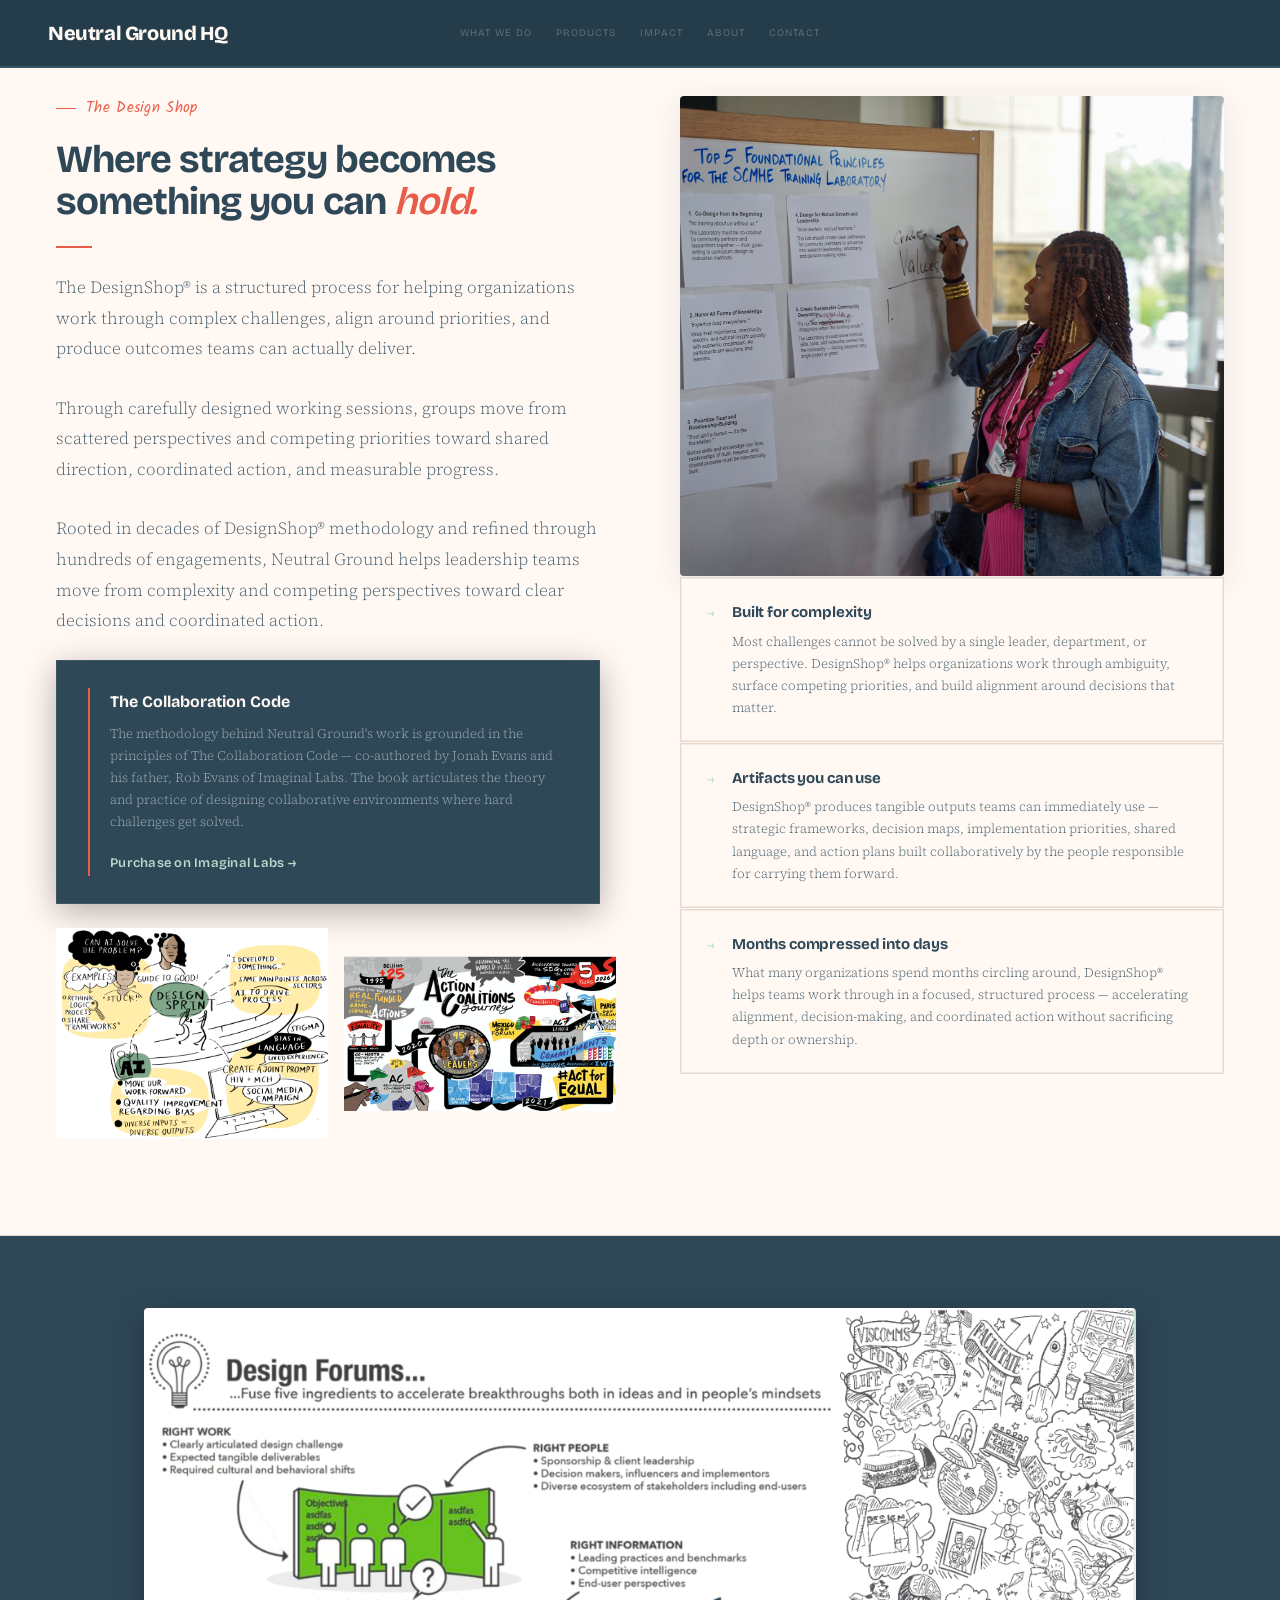
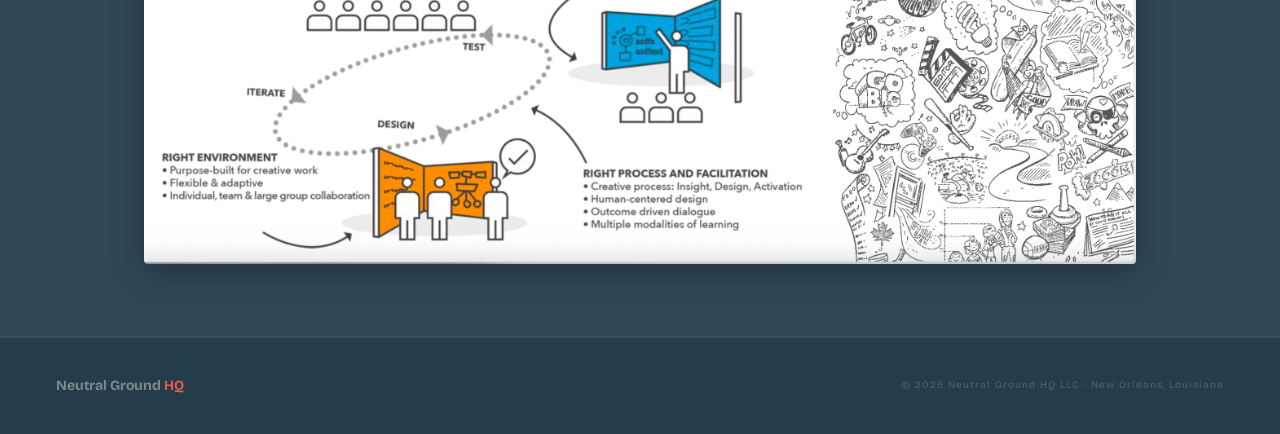
==== commit d921ebc8: "Update Design Shop subpage description and features - Replace 2 lead paragraphs with 3 new ones usin" ====
--- a/design-shop/index.html
+++ b/design-shop/index.html
@@ -39,9 +39,11 @@
       <p class="section-label">The Design Shop</p>
       <h2>Where strategy becomes something you can <em>hold.</em></h2>
       <div class="divider"></div>
-      <p class="lead">The Design Shop isn't a meeting. It's a designed experience — a structured environment where your team's best thinking gets captured, organized, and built into something real.</p>
+      <p class="lead">The DesignShop&reg; is a structured process for helping organizations work through complex challenges, align around priorities, and produce outcomes teams can actually deliver.</p>
       <br/>
-      <p class="lead">Rooted in decades of DesignShop methodology, refined through hundreds of engagements with leadership teams at the world's most complex organizations.</p>
+      <p class="lead">Through carefully designed working sessions, groups move from scattered perspectives and competing priorities toward shared direction, coordinated action, and measurable progress.</p>
+      <br/>
+      <p class="lead">Rooted in decades of DesignShop&reg; methodology and refined through hundreds of engagements, Neutral Ground helps leadership teams move from complexity and competing perspectives toward clear decisions and coordinated action.</p>
       <div class="collab-box">
         <div class="collab-bar"></div>
         <div class="collab-inner">
@@ -57,10 +59,9 @@
     </div>
     <div class="ds-features fade-in">
       <img class="section-photo section-photo-tall" src="../People Photos/people-18.jpg" alt="Design sprint in progress — woman writing on whiteboard"/>
-      <div class="ds-feat"><span class="ds-arrow">→</span><div><h4>Built for complexity</h4><p>Developed specifically for challenges that don't have obvious answers — where the right solution requires diverse perspectives, tested assumptions, and genuine shared understanding.</p></div></div>
-      <div class="ds-feat"><span class="ds-arrow">→</span><div><h4>Artifacts you can use</h4><p>You leave with more than clarity — you leave with built things. Frameworks. Prototypes. Shared language. Documents your team helped create and therefore actually owns.</p></div></div>
-      <div class="ds-feat"><span class="ds-arrow">→</span><div><h4>Months compressed into days</h4><p>What most organizations take quarters to work through, The Design Shop compresses into an intensive, structured process — without sacrificing depth or ownership.</p></div></div>
-      <div class="ds-feat"><span class="ds-arrow">→</span><div><h4>Powered by mosAIc pre-work</h4><p>When combined with mosAIc, the group arrives with a clear picture of its own thinking — moving directly into meaningful alignment and decision-making, rather than starting from a blank page.</p></div></div>
+      <div class="ds-feat"><span class="ds-arrow">→</span><div><h4>Built for complexity</h4><p>Most challenges cannot be solved by a single leader, department, or perspective. DesignShop&reg; helps organizations work through ambiguity, surface competing priorities, and build alignment around decisions that matter.</p></div></div>
+      <div class="ds-feat"><span class="ds-arrow">→</span><div><h4>Artifacts you can use</h4><p>DesignShop&reg; produces tangible outputs teams can immediately use &mdash; strategic frameworks, decision maps, implementation priorities, shared language, and action plans built collaboratively by the people responsible for carrying them forward.</p></div></div>
+      <div class="ds-feat"><span class="ds-arrow">→</span><div><h4>Months compressed into days</h4><p>What many organizations spend months circling around, DesignShop&reg; helps teams work through in a focused, structured process &mdash; accelerating alignment, decision-making, and coordinated action without sacrificing depth or ownership.</p></div></div>
     </div>
   </div>
 </section>
--- a/styles.css
+++ b/styles.css
@@ -582,6 +582,8 @@
   line-height: 1.8;
 }
 
+.product-desc p + p { margin-top: 10px; }
+
 .product-callout {
   font-family: var(--ff-head);
   font-size: 12px;
@@ -634,6 +636,7 @@
   border-top: 1px solid var(--border);
   display: flex;
   align-items: center;
+  justify-content: center;
   gap: 16px;
   flex-wrap: wrap;
 }
@@ -810,6 +813,16 @@
   max-width: 130px;
   object-fit: contain;
   display: block;
+}
+
+.logo-strip-wide {
+  justify-content: center;
+  gap: 40px 56px;
+}
+
+.logo-strip-wide img {
+  height: 48px;
+  max-width: 180px;
 }
 
 .logo-strip-ph {
